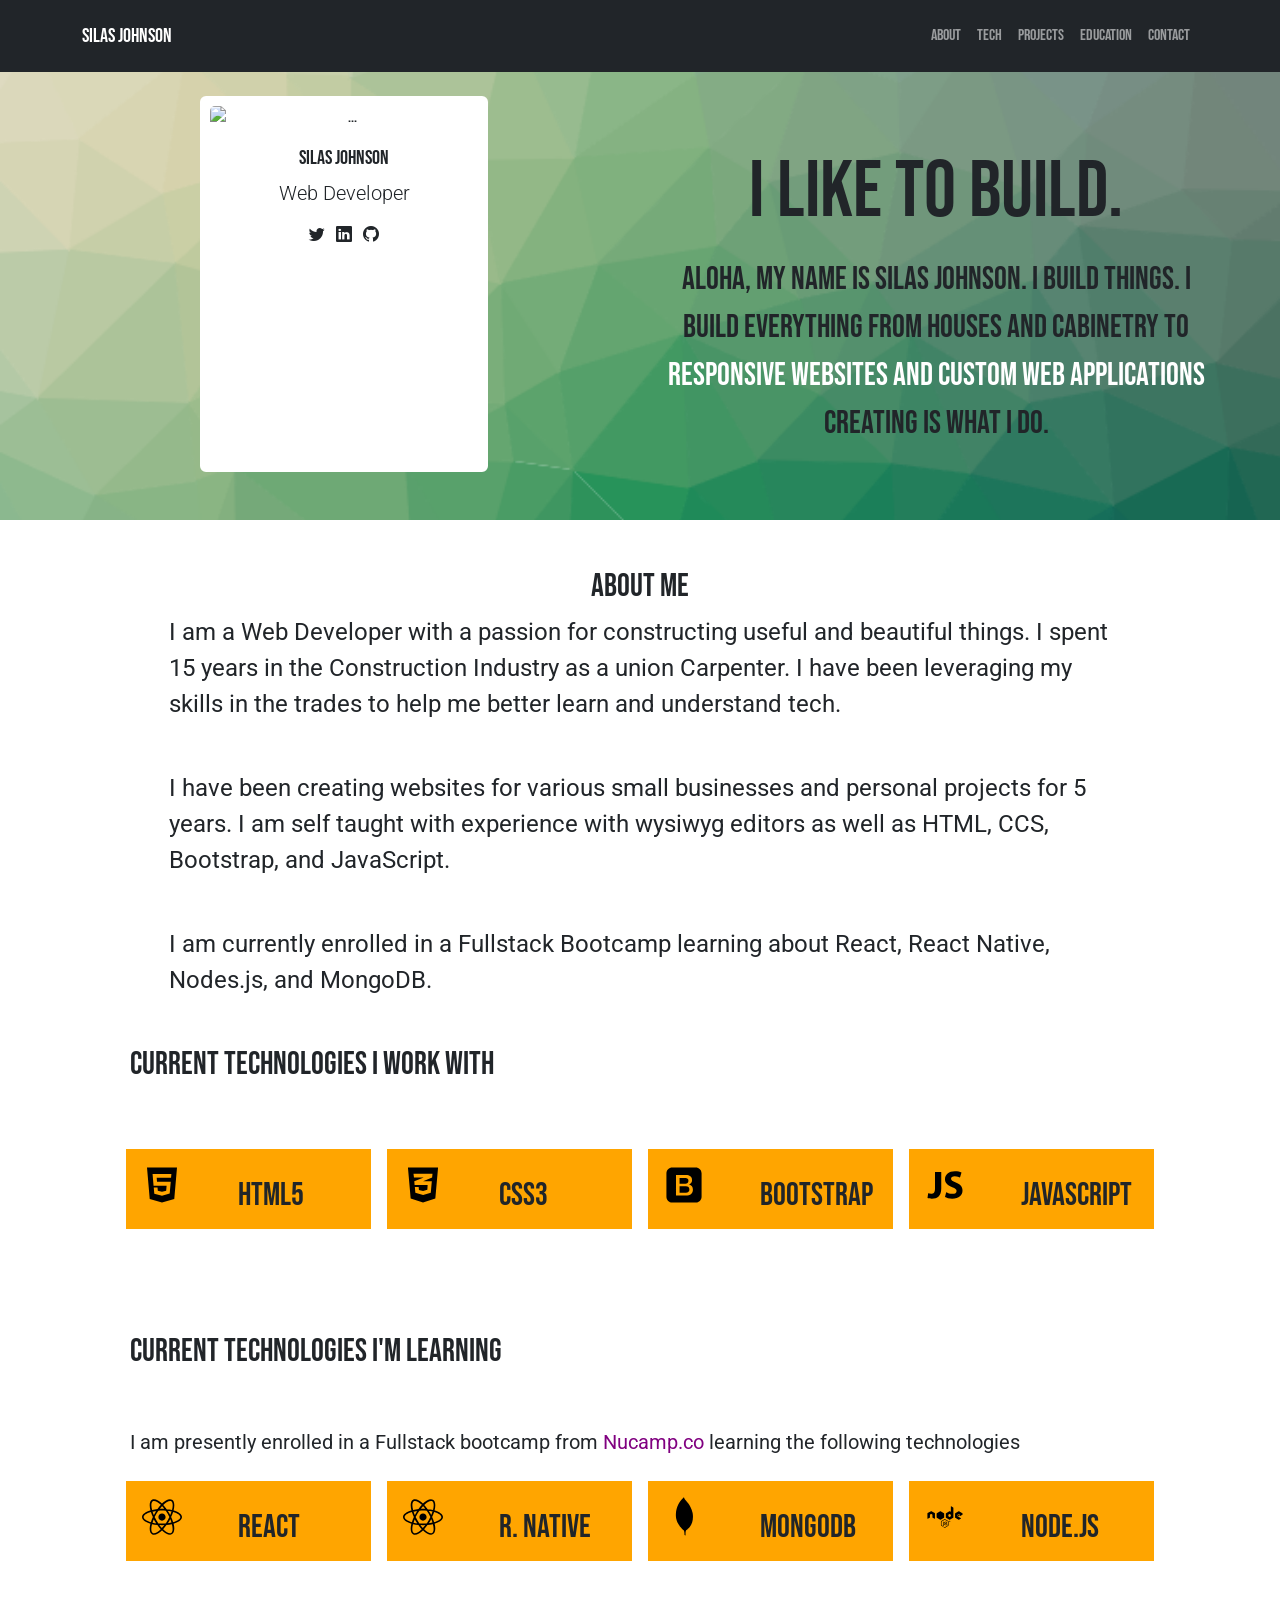
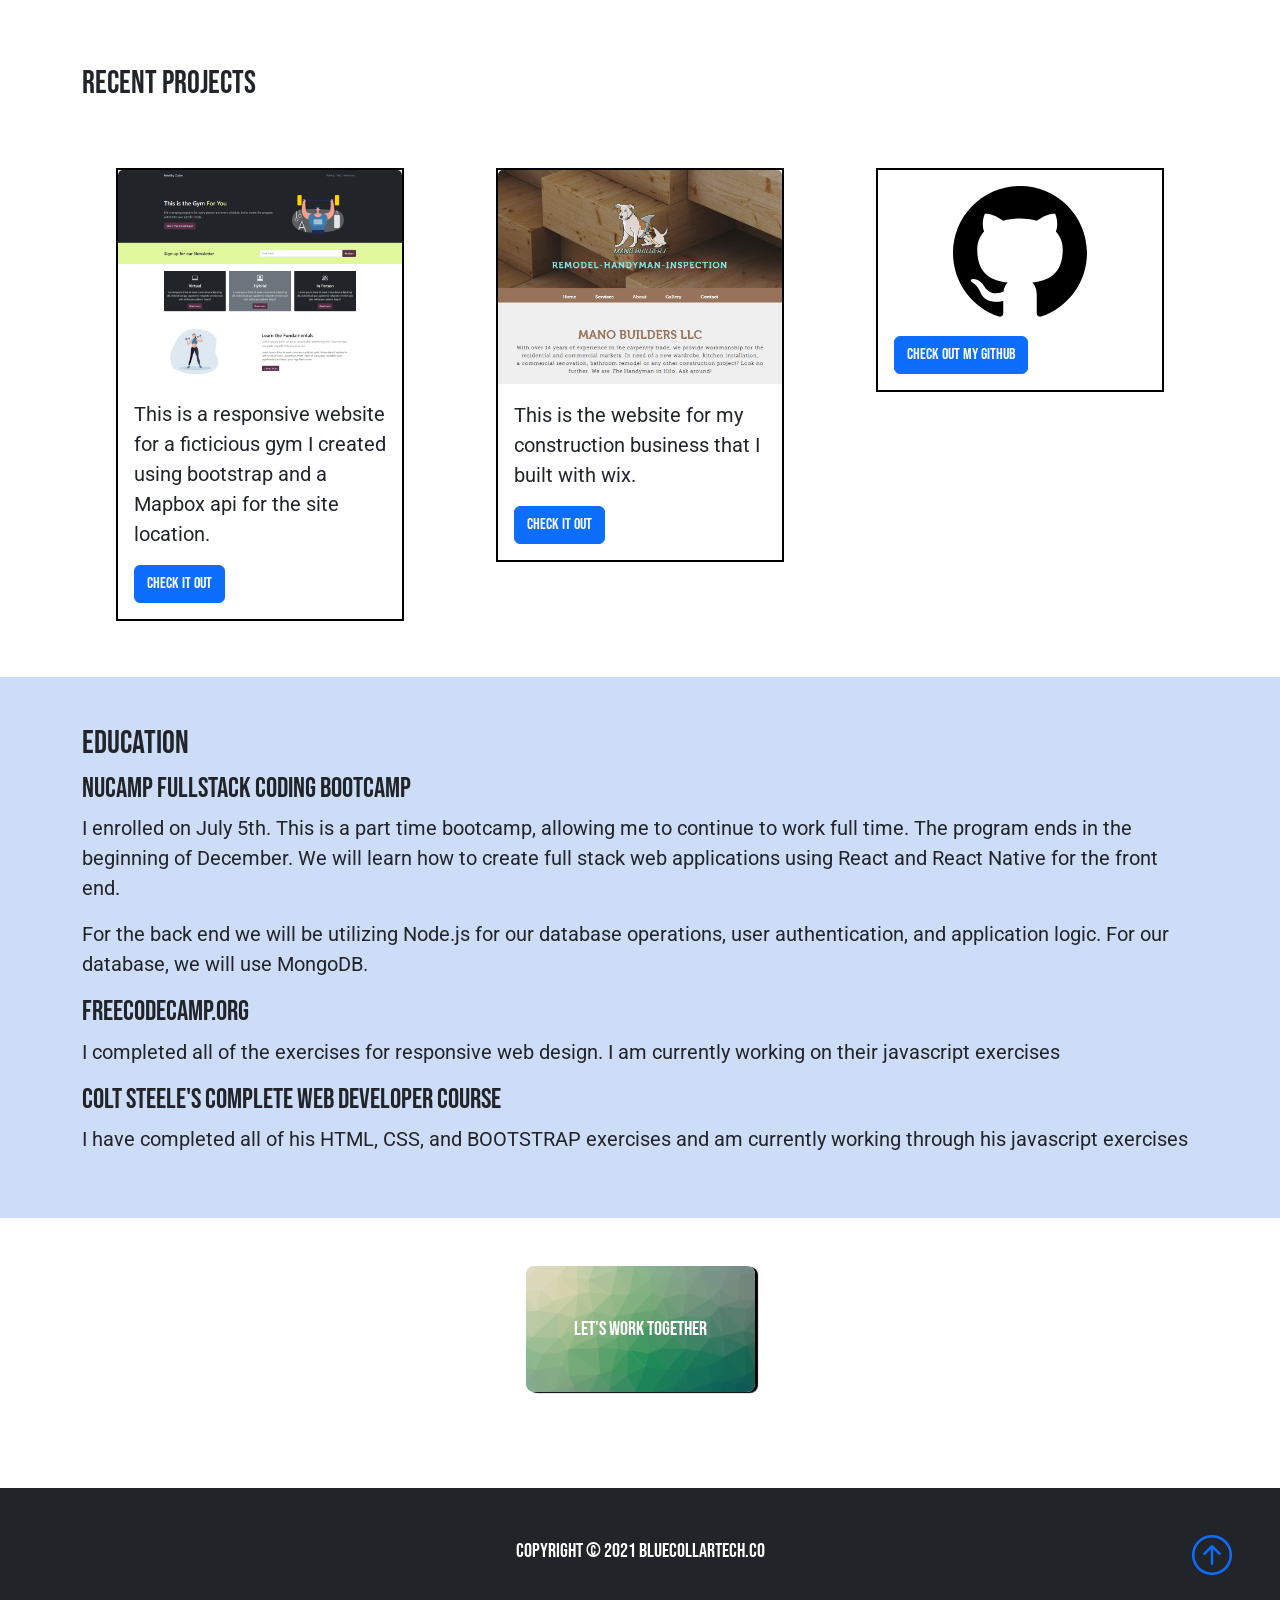
==== index.html @ 8f5632f0 "changed to index.html" ====
<!DOCTYPE html>
<html lang="en">

<head>
    <meta charset="UTF-8">
    <meta http-equiv="X-UA-Compatible" content="IE=edge">
    <meta name="viewport" content="width=device-width, initial-scale=1.0">
    <link href="https://cdn.jsdelivr.net/npm/bootstrap@5.0.2/dist/css/bootstrap.min.css" rel="stylesheet"
        integrity="sha384-EVSTQN3/azprG1Anm3QDgpJLIm9Nao0Yz1ztcQTwFspd3yD65VohhpuuCOmLASjC" crossorigin="anonymous">

    <link rel="stylesheet" href="https://cdn.jsdelivr.net/npm/bootstrap-icons@1.3.0/font/bootstrap-icons.css">
    <link rel="stylesheet" href="devportfolio.css">
    <style>
        @import url('https://fonts.googleapis.com/css2?family=Bebas+Neue&display=swap');

        @import url('https://fonts.googleapis.com/css2?family=Roboto:wght@500&display=swap');
    </style>

    <title>Document</title>
</head>

<body>
    <!-- navbar -->
    <nav class="navbar navbar-expand-lg bg-dark navbar-dark py-3 fixed-top">
        <div class="container">
            <a href="#" class="navbar-brand">Silas Johnson</a>
            <button class="navbar-toggler" type="button" data-bs-toggle="collapse" data-bs-target="#navmenu">
                <span class="navbar-toggler-icon"></span>
            </button>
            <div class="collapse navbar-collapse" id="navmenu">
                <ul class="navbar-nav ms-auto">
                    <li class="nav-item">
                        <a href="#about" class="nav-link">About</a>
                    </li>
                    <li class="nav-item">
                        <a href="#tech" class="nav-link">Tech</a>
                    </li>
                    <li class="nav-item">
                        <a href="#projects" class="nav-link">Projects</a>
                    </li>
                    <li class="nav-item">
                        <a href="#education" class="nav-link">Education</a>
                    </li>
                    <li class="nav-item">
                        <a href="#contact" class="nav-link">Contact</a>
                    </li>
                </ul>
            </div>
        </div>
    </nav>





    <!--hero-->

    <div class="container-fluid hero">
        <div class="row p-5">
            <div class="col d-flex justify-content-center">
                <div class="card text-center mt-5 card-hero" style="width: 18rem;">
                    <img src="Nick-97.jpg" class="card-img-top" alt="...">
                    <div class="card-body">
                        <h5 class="card-title">Silas Johnson</h5>
                        <p class="card-text lead">Web Developer</p>
                        <a href="https://twitter.com/healthy_coder"><i class="bi bi-twitter text-dark mx-1"></i></a>

                        <a href="https://www.linkedin.com/in/silas-johnson-181b92215/"><i class="bi bi-linkedin text-dark mx-1"></i></a>
                        <a href="https://github.com/Silasj86"><i class="bi bi-github text-dark mx-1"></i></a>
                    </div>
                </div>
            </div>
            <div class="col align-items-center">
                <h1 class="pt-5 mt-5">I like to build.</h1>

                <p class="lead p-2 herotxt">Aloha, my name is Silas Johnson. I build things. I build everything from
                    houses and cabinetry to <span class="txttop">responsive websites and custom web applications</span>
                    <br>Creating is what I do.
                </p>

            </div>
        </div>
    </div>


    <!--About-->
    <section class="about" id="about">
        <div class="container-fluid">
            <div class="row pt-5">
                <div class="col">
                    <h2 class="text-center">About Me</h2>
                    <p class="">I am a Web Developer with a passion for constructing useful and beautiful things. I
                        spent
                        15 years in the Construction Industry as a union Carpenter. I have been leveraging my skills in
                        the trades to help me better learn and understand tech. </p>
                    <p class="pt-5">
                        I have been creating websites for various small businesses and personal projects for 5 years. I
                        am self taught with experience with wysiwyg editors as well as HTML, CCS, Bootstrap, and
                        JavaScript.</p>
                    
                        <p class="pt-5">I am
                        currently enrolled in a Fullstack Bootcamp learning about React, React Native, Nodes.js, and
                        MongoDB.
                    </p>
                </div>
            </div>
        </div>

    </section>



    <!--Technologies i Work With-->
    <section id="tech">
        <div class="container">
            <div class="row p-5">
                <h2 class="pb-5">Current Technologies I work with</h2>
                <div class="col-xl-3 p-2">
                    <div class="card work-with">
                        <div class="card-body work-with">

                            <embed src="html5.svg" type="" class="svg testsvg">
                            <div class="testp">
                                <p class="testp2">HTML5</p>
                            </div>

                        </div>
                    </div>
                </div>
                <div class="col-xl-3 p-2">
                    <div class="card work-with">
                        <div class="card-body work-with">
                            <embed src="css3-alt.svg" type="" class="svg">
                            <div class="testp">
                                <p class="testp2">CSS3</p>
                            </div>
                        </div>
                    </div>
                </div>
                <div class="col-xl-3 p-2">
                    <div class="card work-with">
                        <div class="card-body work-with">
                            <embed src="cib-bootstrap.svg" type="" class="svg">
                            <div class="testp">
                                <p class="testp2">
                                    BOOTSTRAP
                                </p>
                            </div>
                        </div>
                    </div>
                </div>
                <div class="col-xl-3 p-2">
                    <div class="card work-with">
                        <div class="card-body work-with">
                            <embed src="javascript.svg" type="" class="svg">
                            <div class="testp">
                                <p class="testp2">JAVASCRIPT</p>
                            </div>
                        </div>
                    </div>
                </div>
            </div>
        </div>
    </section>


    <!--Technologies Im learning-->
    <section>
        <div class="container">
            <div class="row p-5">
                <h2 class="pb-5">Current Technologies I'm Learning</h2>
                <p>I am presently enrolled in a Fullstack bootcamp from <a
                        href="https://www.nucamp.co/bootcamp-overview/full-stack-web-mobile-development"
                        class="nucamp">Nucamp.co</a>
                    learning the following technologies</p>
                <div class="col-xl-3 p-2">
                    <div class="card work-with">
                        <div class="card-body work-with">
                            <embed src="cib-react.svg" type="" class="svg">
                            <div class="testp">
                                <p class="testp2">REACT</p>
                            </div>
                        </div>
                    </div>
                </div>
                <div class="col-xl-3 p-2">
                    <div class="card work-with">
                        <div class="card-body work-with">
                            <embed src="cib-react.svg" type="" class="svg">
                            <div class="testp">
                                <p class="testp2 test-react">R. NATIVE</p>
                            </div>
                        </div>
                    </div>
                </div>
                <div class="col-xl-3 p-2">
                    <div class="card work-with">
                        <div class="card-body work-with">
                            <embed src="cib-mongodb.svg" type="" class="svg">
                            <div class="testp">
                                <p class="testp2">mongoDB</p>
                            </div>
                        </div>
                    </div>
                </div>
                <div class="col-xl-3 p-2">
                    <div class="card work-with">
                        <div class="card-body work-with">
                            <embed src="node.svg" type="" class="svg">
                            <div class="testp">
                                <p class="testp2">NODE.JS</p>
                            </div>
                        </div>
                    </div>
                </div>
            </div>
        </div>
    </section>

    <!--Projects-->

    <section id="projects">
        <div class="container pt-5">

            <div class="row">
                <h2 class="pb-5">Recent Projects</h2>
                <div class="col p-2">
                    <div class="card proj" style="width: 18rem;">
                        <img src="gymshotcrop.png" class="card-img-top" alt="...">
                        <div class="card-body">
                            <p class="card-text">This is a responsive website for a ficticious gym I created using
                                bootstrap and a Mapbox api for the site location.</p>
                            <a href="#" class="btn btn-primary stretched-link">Check it out</a>
                        </div>
                    </div>
                </div>

                <div class="col p-2">
                    <div class="card proj" style="width: 18rem;">
                        <img src="cropped_mano-min.png" class="card-img-top" alt="...">
                        <div class="card-body">
                            <p class="card-text">This is the website for my construction business that I built with wix.
                            </p>
                            <a href="#" class="btn btn-primary stretched-link">Check it out</a>
                        </div>
                    </div>
                </div>

                <div class="col p-2">
                    <div class="card proj" style="width: 18rem;">
                        <img src="iconmonstr-github-1.svg" class="card-img-top git pt-3" alt="...">
                        <div class="card-body">
                            <a href="#" class="btn btn-primary stretched-link">Check out my github</a>
                        </div>
                    </div>
                </div>

            </div>


        </div>

    </section>

    <!--Education-->

    <section class="p-5 educa mt-5" id="education">
        <div class="container">
            <div class="row">
                <h2>Education</h2>
                <h3>Nucamp fullstack coding bootcamp</h3>
                <p>I enrolled on July 5th. This is a part time bootcamp, allowing me to continue to work full time. The
                    program ends in the beginning of December. We will learn how to create full stack web applications
                    using React and React Native for the front end.</p>
                <p>For the back end we will be utilizing Node.js for
                    our database operations, user authentication, and application logic. For our database, we will use
                    MongoDB. </p>
                <h3>freecodecamp.org</h3>
                <p>I completed all of the exercises for responsive web design. I am currently working on their
                    javascript exercises</p>
                <h3>Colt Steele's complete web developer course</h3>
                <p>I have completed all of his HTML, CSS, and BOOTSTRAP exercises and am currently working through his
                    javascript exercises</p>
            </div>
        </div>
    </section>

    <!--Contact-->
    <section id="contact">

        <div class="p-5">

            <a class="cbn" href="mailto:silas.johnson86@gmail.com"><button
                    class="btn p btncontact text-white btn-lg p-5 mb-5 contact" type="button">Let's work
                    Together</button></a>
        </div>
    </section>



    <!--footer-->
    <footer class="p-5 bg-dark text-white text-center position-relative">
        <div class="container">
            <p class="lead footp">Copyright &copy; 2021 bluecollartech.co</p>
            <a href="#" class="position-absolute bottom-0 end-0 p-5">
                <i class="bi bi-arrow-up-circle h1"></i>
            </a>
        </div>

    </footer>




    <script src="https://cdn.jsdelivr.net/npm/bootstrap@5.0.2/dist/js/bootstrap.bundle.min.js"
        integrity="sha384-MrcW6ZMFYlzcLA8Nl+NtUVF0sA7MsXsP1UyJoMp4YLEuNSfAP+JcXn/tWtIaxVXM"
        crossorigin="anonymous"></script>
</body>

</html>
---- devportfolio.css ----
body {
    font-family: 'Bebas Neue', sans-serif;
  }
  
 h1 {
     font-size: 5rem;
     text-align: center;
 }

 p {
     font-size: 1.25rem;
     font-family: 'Roboto', sans-serif;

 }
 
 
  .about p {
     width: 75%;
     margin: auto;
     font-size: 1.5rem;
 }

 .herotxt {
     text-align: center;
     font-size: 2rem;
     font-family: 'Bebas Neue', sans-serif;
     /*make media query so txt is smaller when responsive*/
 }
 
 /*.about {
    background: rgb(2,0,36);
    background: linear-gradient(90deg, rgba(2,0,36,1) 0%, rgba(198,108,57,1) 0%, rgba(255,205,0,1) 100%);
 }*/

 .hero {
     background-image: url(cool-background.png);
     background-repeat: no-repeat;
     background-size: cover;
 }

.card-hero {
    border-width: 10px;
    border-color: white;
}

.work-with {
    border-style: none;
    border-width: 1px black;
    background-color: orange;
    
    
    

}

.svg {
    height: 40px;
}

.tech {

    text-align: center;
    
}

.proj {
    margin: auto;
    justify-content: center;
    border-width: 2px;
    border-color: black;
    border-radius: 0px;
}

.educa {
    background-color: #cdddf7;
}

.footp {
    font-family: 'Bebas Neue', sans-serif;
}


.btncontact {
    background-image: url(cool-background.png);
    border-width: 0px;
    background-repeat: no-repeat;
     background-size: cover;
}

.test {
    display: flex;
    
}


.testp {

margin-left: 25%;
margin-bottom: -25%;
display: inline-block; 




}

.testp p {
    font-family: 'Bebas Neue', sans-serif;
    font-size: 2rem;
}

.nucamp {
    text-decoration: none;
    color: purple;
}

.contact {
    display: block;
    margin-left: auto;
    margin-right: auto;
    box-shadow: 3px 1px 1px black;
    

}

.cbn {
    text-decoration: none;
}

.git {
    height: 150px;
    width: 150px;
    margin: auto;
}

.txttop {
    color: white;
}
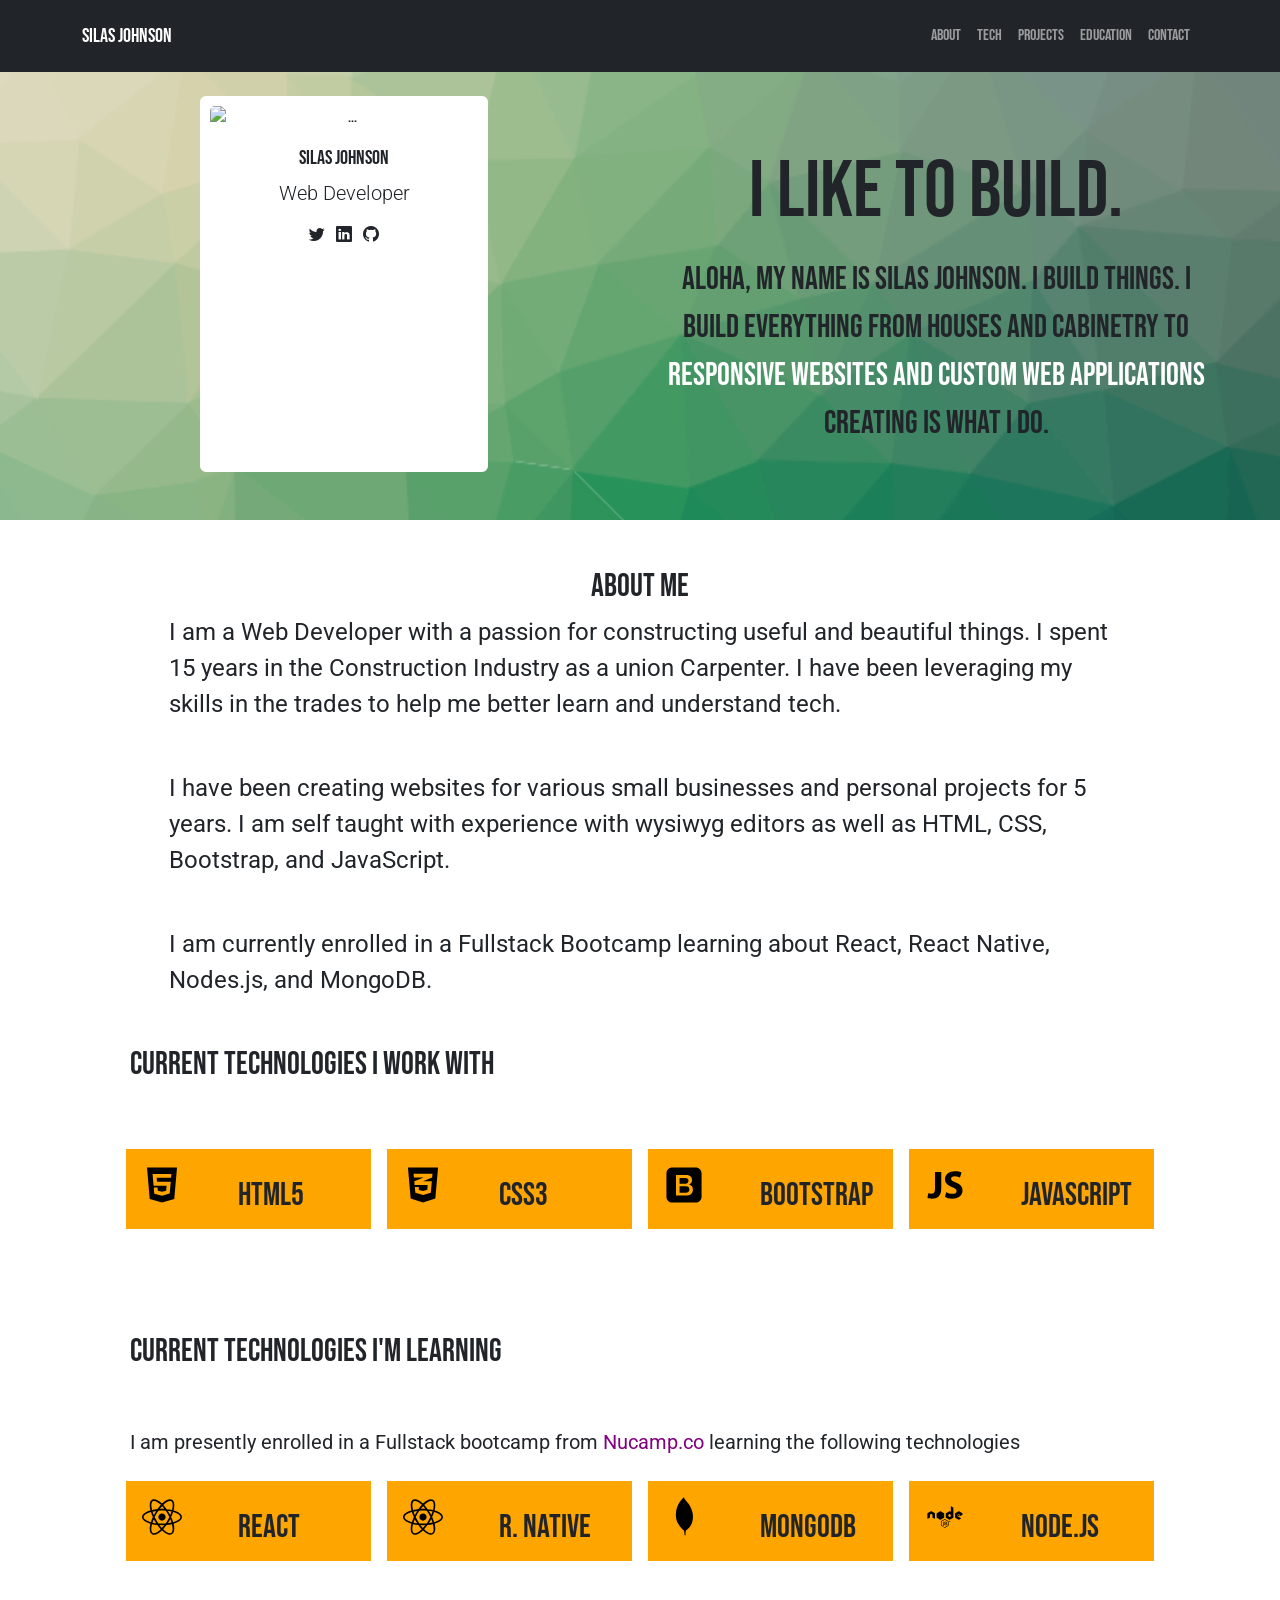
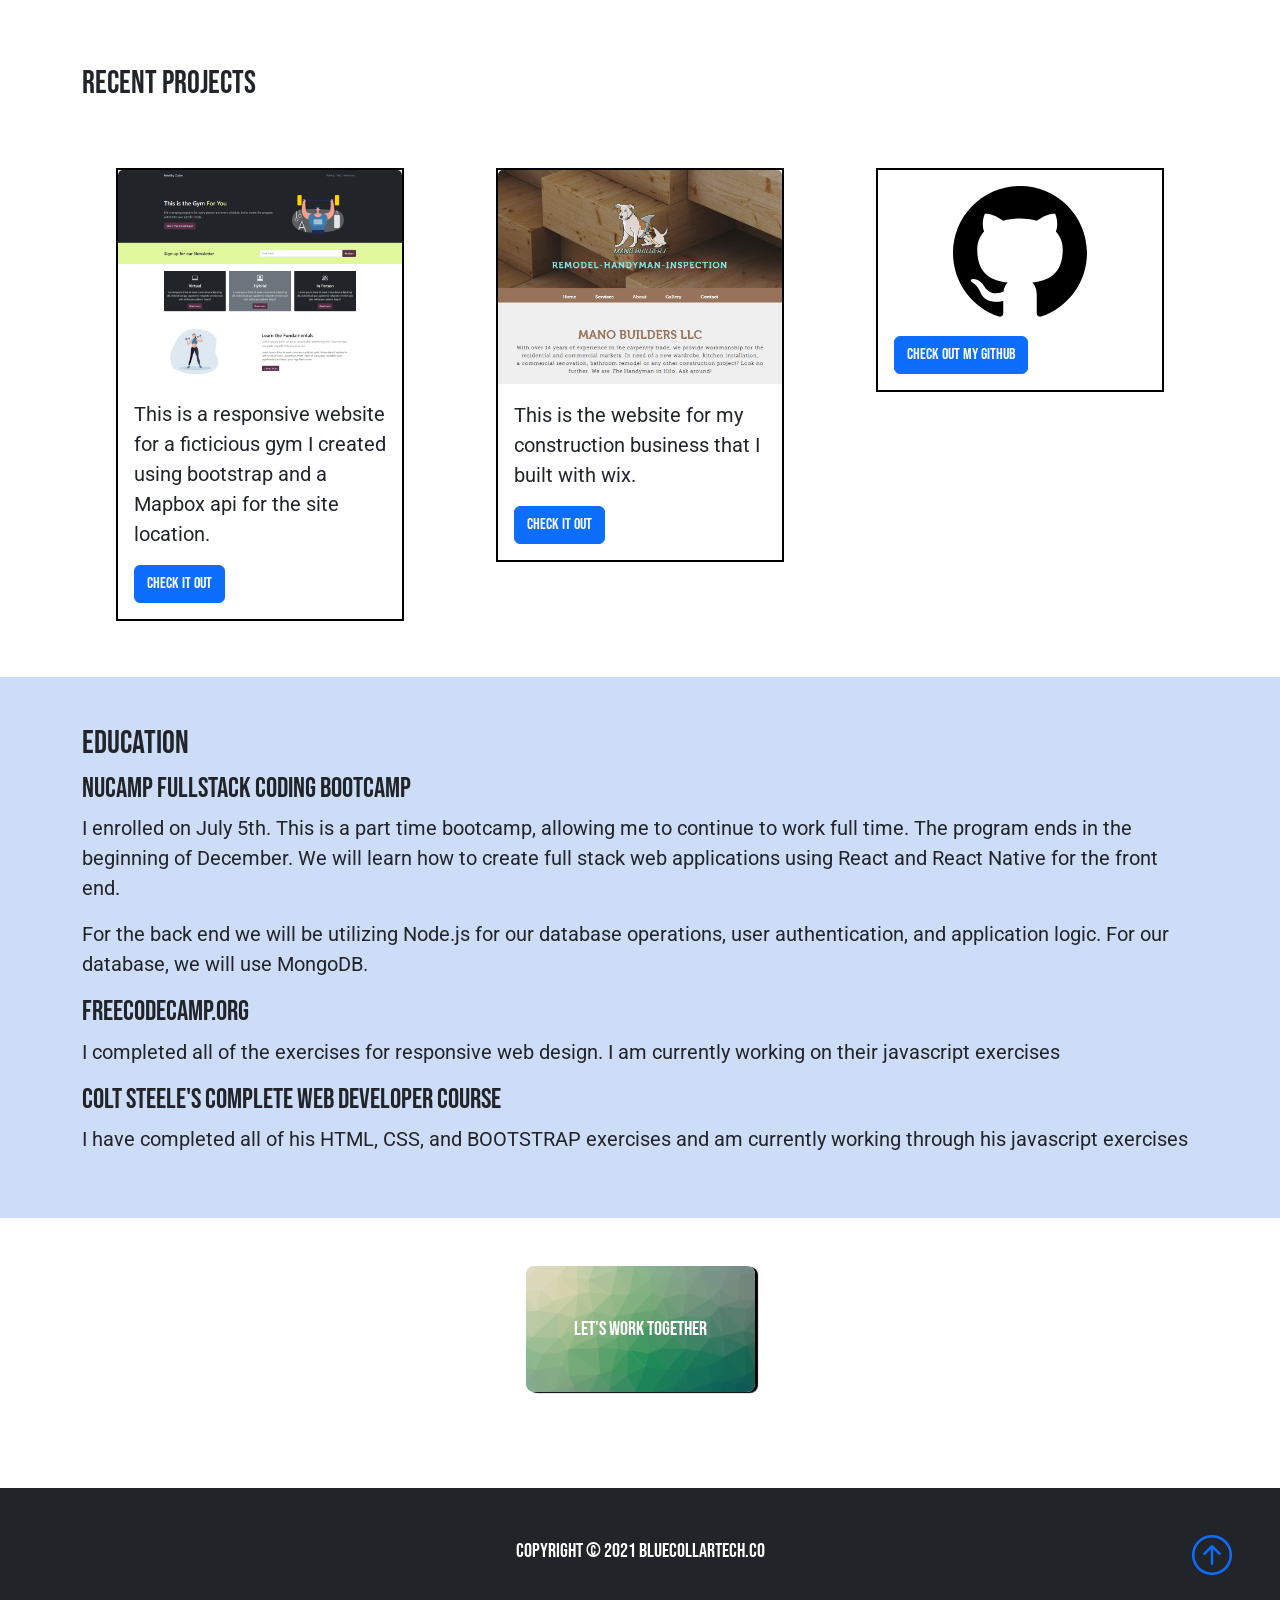
==== commit e884cd2b: "fixed changes typo" ====
--- a/index.html
+++ b/index.html
@@ -95,7 +95,7 @@
                         the trades to help me better learn and understand tech. </p>
                     <p class="pt-5">
                         I have been creating websites for various small businesses and personal projects for 5 years. I
-                        am self taught with experience with wysiwyg editors as well as HTML, CCS, Bootstrap, and
+                        am self taught with experience with wysiwyg editors as well as HTML, CSS, Bootstrap, and
                         JavaScript.</p>
                     
                         <p class="pt-5">I am
@@ -230,7 +230,7 @@
                         <div class="card-body">
                             <p class="card-text">This is a responsive website for a ficticious gym I created using
                                 bootstrap and a Mapbox api for the site location.</p>
-                            <a href="#" class="btn btn-primary stretched-link">Check it out</a>
+                            <a href="https://practical-swanson-5b2352.netlify.app/" target="_blank" class="btn btn-primary stretched-link">Check it out</a>
                         </div>
                     </div>
                 </div>
@@ -241,7 +241,7 @@
                         <div class="card-body">
                             <p class="card-text">This is the website for my construction business that I built with wix.
                             </p>
-                            <a href="#" class="btn btn-primary stretched-link">Check it out</a>
+                            <a href="https://www.manobuildershi.com" target="_blank" class="btn btn-primary stretched-link">Check it out</a>
                         </div>
                     </div>
                 </div>
@@ -250,7 +250,7 @@
                     <div class="card proj" style="width: 18rem;">
                         <img src="iconmonstr-github-1.svg" class="card-img-top git pt-3" alt="...">
                         <div class="card-body">
-                            <a href="#" class="btn btn-primary stretched-link">Check out my github</a>
+                            <a href="https://www.github.com/Silasj86" target="_blank" class="btn btn-primary stretched-link">Check out my github</a>
                         </div>
                     </div>
                 </div>
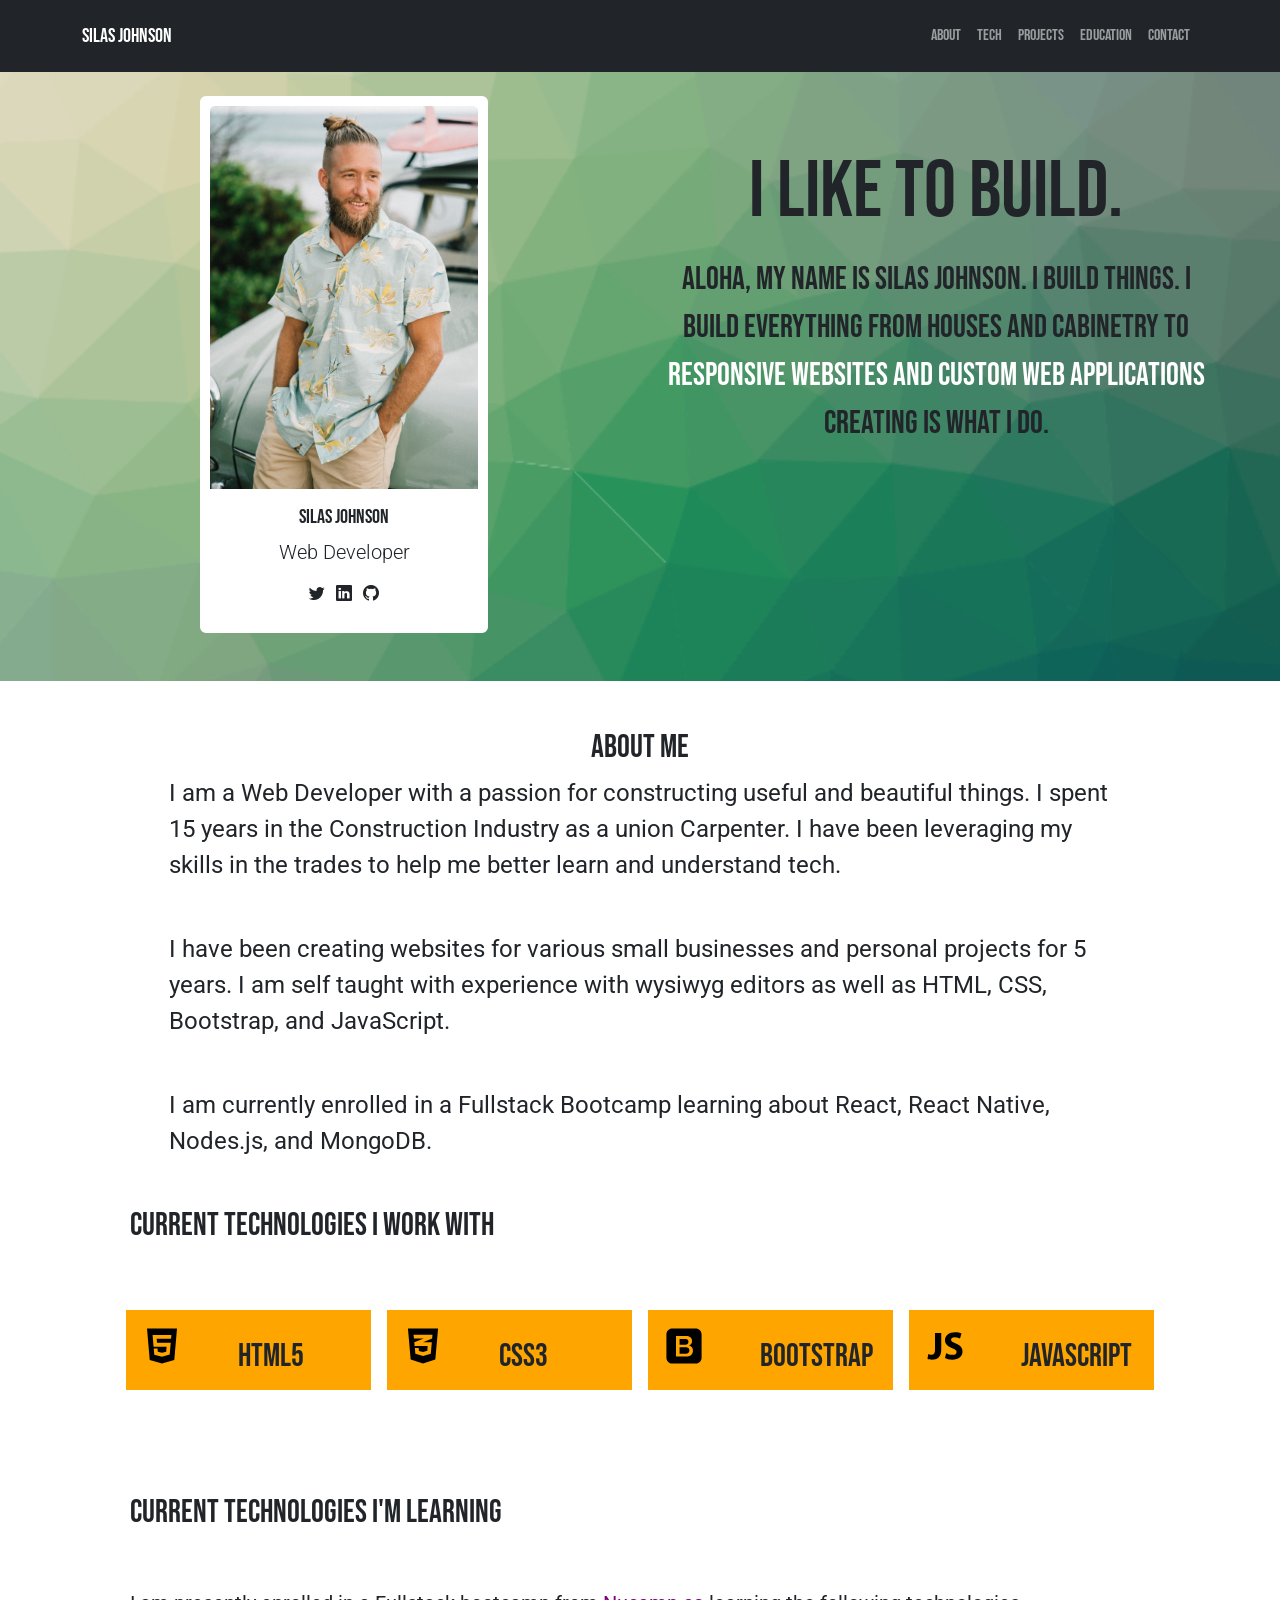
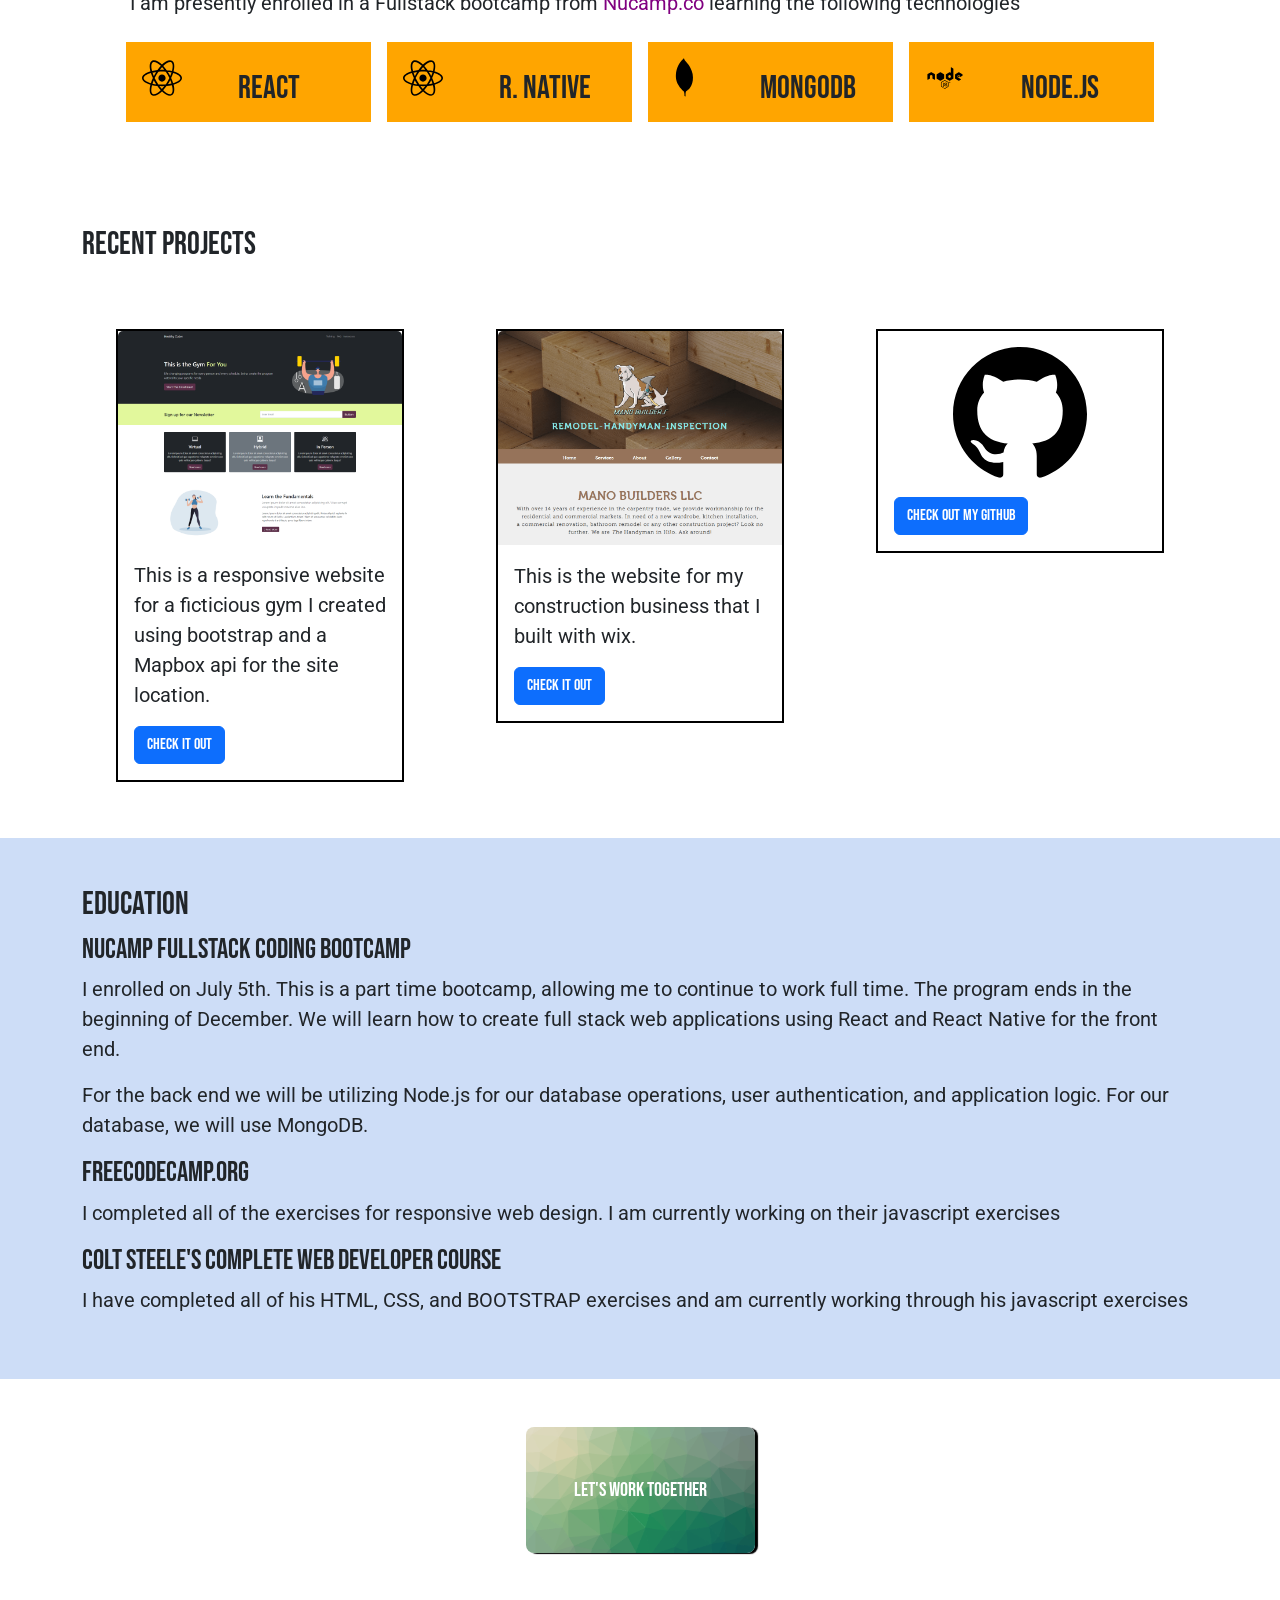
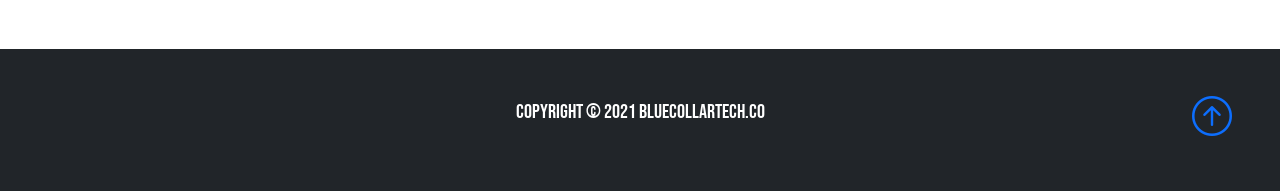
==== commit e8b4d4ef: "optimized profile pic" ====
--- a/index.html
+++ b/index.html
@@ -59,7 +59,7 @@
         <div class="row p-5">
             <div class="col d-flex justify-content-center">
                 <div class="card text-center mt-5 card-hero" style="width: 18rem;">
-                    <img src="Nick-97.jpg" class="card-img-top" alt="...">
+                    <img src="Nick-97-min.jpg" class="card-img-top" alt="...">
                     <div class="card-body">
                         <h5 class="card-title">Silas Johnson</h5>
                         <p class="card-text lead">Web Developer</p>
